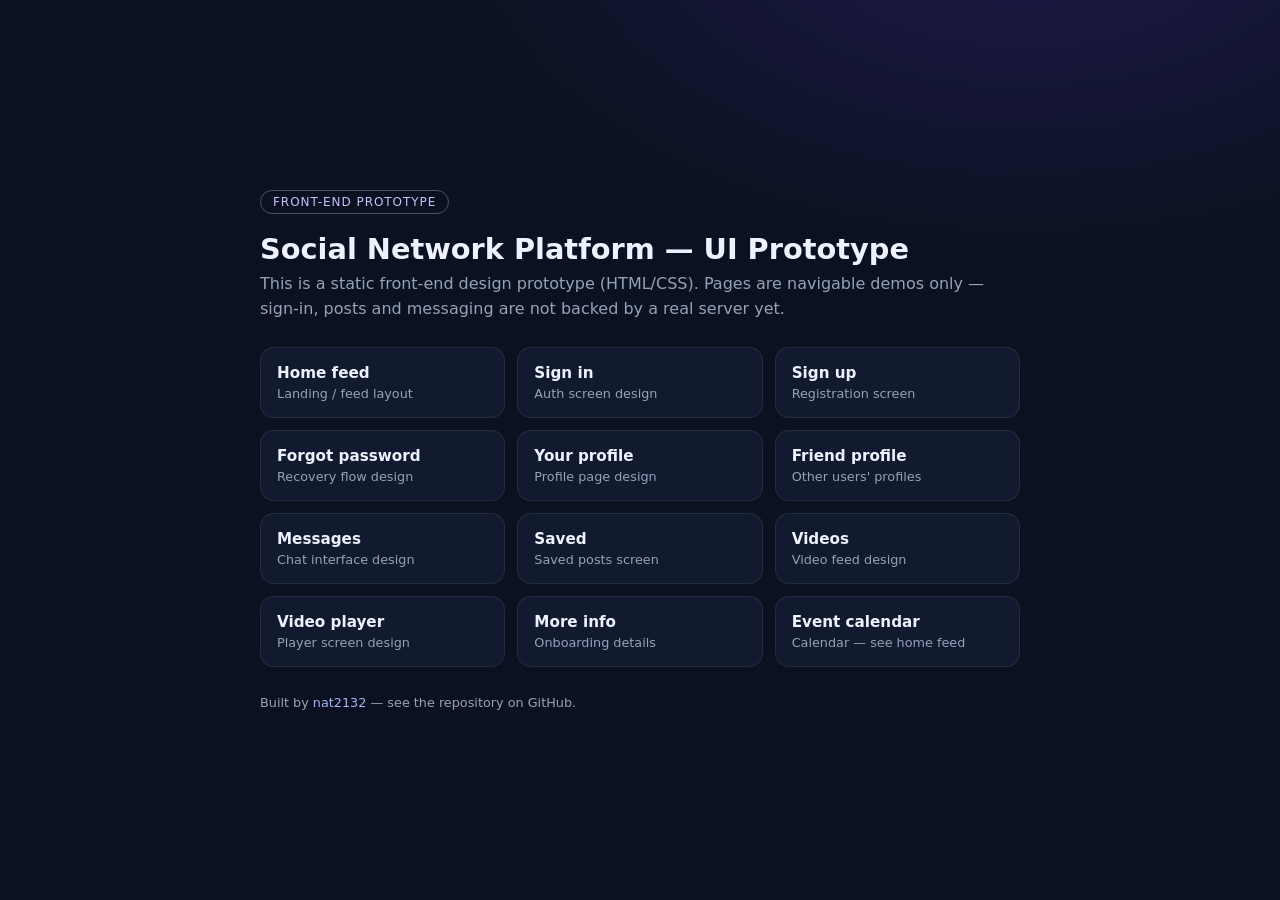
==== index.html @ b4f6ba28 "chore: add index.html entry page and remove dead local library references" ====
<!DOCTYPE html>
<html lang="en">
  <head>
    <meta charset="UTF-8" />
    <meta name="viewport" content="width=device-width, initial-scale=1" />
    <title>Social Network Platform — UI Prototype</title>
    <link rel="icon" href="data:image/svg+xml,<svg xmlns='http://www.w3.org/2000/svg' viewBox='0 0 16 16'><circle cx='8' cy='8' r='7' fill='%236c5ce7'/></svg>" />
    <style>
      :root {
        --bg: #0b1120;
        --card: #111a2e;
        --line: rgba(255, 255, 255, 0.08);
        --txt: #eef2ff;
        --muted: #94a3b8;
        --brand: #6c5ce7;
      }
      * { box-sizing: border-box; }
      body {
        margin: 0;
        min-height: 100vh;
        font-family: system-ui, -apple-system, "Segoe UI", Roboto, sans-serif;
        background: radial-gradient(1200px 700px at 80% -10%, #1e1b4b 0%, var(--bg) 50%);
        color: var(--txt);
        display: flex;
        align-items: center;
        justify-content: center;
        padding: 24px;
      }
      main { max-width: 760px; width: 100%; }
      h1 { font-size: 1.8rem; margin: 0 0 6px; }
      .badge {
        display: inline-block;
        font-size: 0.75rem;
        letter-spacing: 0.08em;
        text-transform: uppercase;
        color: #c7bfff;
        border: 1px solid rgba(199, 191, 255, 0.35);
        border-radius: 999px;
        padding: 4px 12px;
        margin-bottom: 18px;
      }
      p.sub { color: var(--muted); margin: 0 0 26px; line-height: 1.55; }
      .grid {
        display: grid;
        grid-template-columns: repeat(auto-fill, minmax(210px, 1fr));
        gap: 12px;
      }
      a.tile {
        display: flex;
        flex-direction: column;
        gap: 4px;
        background: var(--card);
        border: 1px solid var(--line);
        border-radius: 14px;
        padding: 16px;
        text-decoration: none;
        color: var(--txt);
        transition: border-color 0.2s, transform 0.2s;
      }
      a.tile:hover { border-color: var(--brand); transform: translateY(-2px); }
      a.tile strong { font-size: 0.95rem; }
      a.tile span { color: var(--muted); font-size: 0.8rem; }
      footer { margin-top: 28px; color: var(--muted); font-size: 0.8rem; }
      footer a { color: #a5b4fc; text-decoration: none; }
    </style>
  </head>
  <body>
    <main>
      <span class="badge">Front-end prototype</span>
      <h1>Social Network Platform — UI Prototype</h1>
      <p class="sub">
        This is a static front-end design prototype (HTML/CSS). Pages are
        navigable demos only — sign-in, posts and messaging are not backed by a
        real server yet.
      </p>
      <div class="grid">
        <a class="tile" href="home.html"><strong>Home feed</strong><span>Landing / feed layout</span></a>
        <a class="tile" href="sign_in.html"><strong>Sign in</strong><span>Auth screen design</span></a>
        <a class="tile" href="signup.html"><strong>Sign up</strong><span>Registration screen</span></a>
        <a class="tile" href="forgot_password.html"><strong>Forgot password</strong><span>Recovery flow design</span></a>
        <a class="tile" href="your_profile.html"><strong>Your profile</strong><span>Profile page design</span></a>
        <a class="tile" href="others_profile.html"><strong>Friend profile</strong><span>Other users' profiles</span></a>
        <a class="tile" href="message.html"><strong>Messages</strong><span>Chat interface design</span></a>
        <a class="tile" href="saved.html"><strong>Saved</strong><span>Saved posts screen</span></a>
        <a class="tile" href="video.html"><strong>Videos</strong><span>Video feed design</span></a>
        <a class="tile" href="video_player.html"><strong>Video player</strong><span>Player screen design</span></a>
        <a class="tile" href="more_info.html"><strong>More info</strong><span>Onboarding details</span></a>
        <a class="tile" href="home.html"><strong>Event calendar</strong><span>Calendar — see home feed</span></a>
      </div>
      <footer>
        Built by
        <a href="https://github.com/nat2132">nat2132</a> — see the repository on GitHub.
      </footer>
    </main>
  </body>
</html>
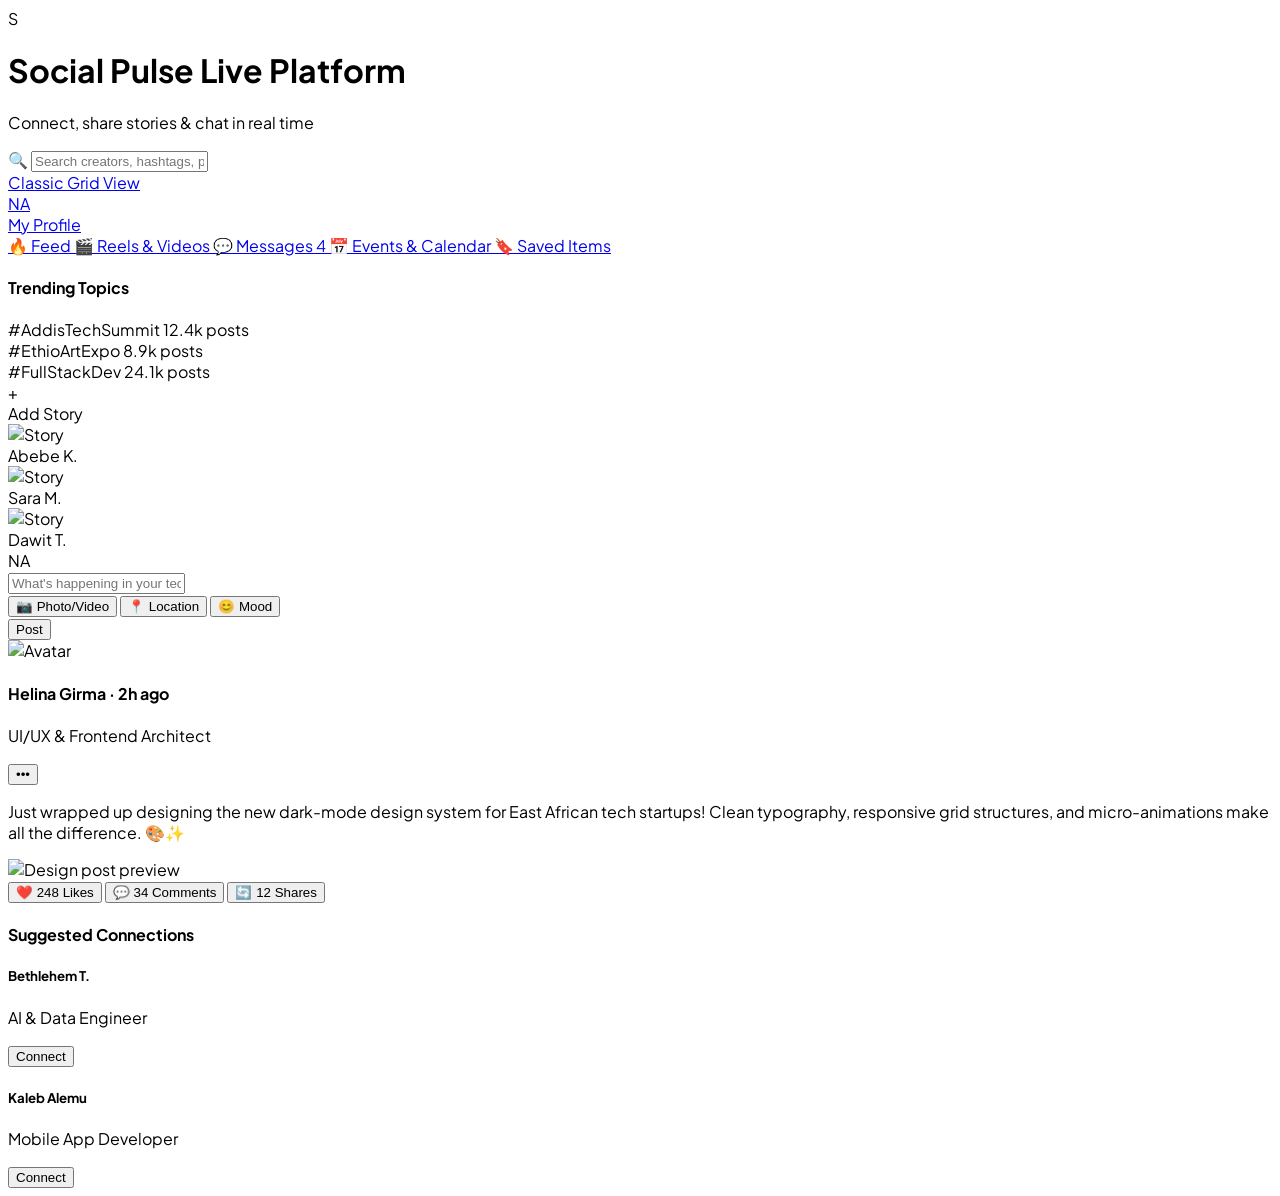
==== commit 5851c5ae: "Redesign Social Network Platform UI into modern dark-mode responsive application" ====
--- a/index.html
+++ b/index.html
@@ -1,96 +1,215 @@
 <!DOCTYPE html>
-<html lang="en">
+<html lang="en" class="dark">
   <head>
     <meta charset="UTF-8" />
-    <meta name="viewport" content="width=device-width, initial-scale=1" />
-    <title>Social Network Platform — UI Prototype</title>
-    <link rel="icon" href="data:image/svg+xml,<svg xmlns='http://www.w3.org/2000/svg' viewBox='0 0 16 16'><circle cx='8' cy='8' r='7' fill='%236c5ce7'/></svg>" />
+    <meta name="viewport" content="width=device-width, initial-scale=1.0" />
+    <title>Social Network Platform — Connect &amp; Share</title>
+    <script src="https://cdn.tailwindcss.com"></script>
+    <script>
+      tailwind.config = {
+        darkMode: 'class',
+        theme: {
+          extend: {
+            colors: {
+              brand: {
+                50: '#f5f3ff',
+                500: '#8b5cf6',
+                600: '#7c3aed',
+                700: '#6d28d9',
+              }
+            }
+          }
+        }
+      }
+    </script>
+    <link href="https://fonts.googleapis.com/css2?family=Plus+Jakarta+Sans:wght@400;500;600;700;800&display=swap" rel="stylesheet" />
     <style>
-      :root {
-        --bg: #0b1120;
-        --card: #111a2e;
-        --line: rgba(255, 255, 255, 0.08);
-        --txt: #eef2ff;
-        --muted: #94a3b8;
-        --brand: #6c5ce7;
-      }
-      * { box-sizing: border-box; }
-      body {
-        margin: 0;
-        min-height: 100vh;
-        font-family: system-ui, -apple-system, "Segoe UI", Roboto, sans-serif;
-        background: radial-gradient(1200px 700px at 80% -10%, #1e1b4b 0%, var(--bg) 50%);
-        color: var(--txt);
-        display: flex;
-        align-items: center;
-        justify-content: center;
-        padding: 24px;
-      }
-      main { max-width: 760px; width: 100%; }
-      h1 { font-size: 1.8rem; margin: 0 0 6px; }
-      .badge {
-        display: inline-block;
-        font-size: 0.75rem;
-        letter-spacing: 0.08em;
-        text-transform: uppercase;
-        color: #c7bfff;
-        border: 1px solid rgba(199, 191, 255, 0.35);
-        border-radius: 999px;
-        padding: 4px 12px;
-        margin-bottom: 18px;
-      }
-      p.sub { color: var(--muted); margin: 0 0 26px; line-height: 1.55; }
-      .grid {
-        display: grid;
-        grid-template-columns: repeat(auto-fill, minmax(210px, 1fr));
-        gap: 12px;
-      }
-      a.tile {
-        display: flex;
-        flex-direction: column;
-        gap: 4px;
-        background: var(--card);
-        border: 1px solid var(--line);
-        border-radius: 14px;
-        padding: 16px;
-        text-decoration: none;
-        color: var(--txt);
-        transition: border-color 0.2s, transform 0.2s;
-      }
-      a.tile:hover { border-color: var(--brand); transform: translateY(-2px); }
-      a.tile strong { font-size: 0.95rem; }
-      a.tile span { color: var(--muted); font-size: 0.8rem; }
-      footer { margin-top: 28px; color: var(--muted); font-size: 0.8rem; }
-      footer a { color: #a5b4fc; text-decoration: none; }
+      body { font-family: 'Plus Jakarta Sans', sans-serif; }
     </style>
   </head>
-  <body>
-    <main>
-      <span class="badge">Front-end prototype</span>
-      <h1>Social Network Platform — UI Prototype</h1>
-      <p class="sub">
-        This is a static front-end design prototype (HTML/CSS). Pages are
-        navigable demos only — sign-in, posts and messaging are not backed by a
-        real server yet.
-      </p>
-      <div class="grid">
-        <a class="tile" href="home.html"><strong>Home feed</strong><span>Landing / feed layout</span></a>
-        <a class="tile" href="sign_in.html"><strong>Sign in</strong><span>Auth screen design</span></a>
-        <a class="tile" href="signup.html"><strong>Sign up</strong><span>Registration screen</span></a>
-        <a class="tile" href="forgot_password.html"><strong>Forgot password</strong><span>Recovery flow design</span></a>
-        <a class="tile" href="your_profile.html"><strong>Your profile</strong><span>Profile page design</span></a>
-        <a class="tile" href="others_profile.html"><strong>Friend profile</strong><span>Other users' profiles</span></a>
-        <a class="tile" href="message.html"><strong>Messages</strong><span>Chat interface design</span></a>
-        <a class="tile" href="saved.html"><strong>Saved</strong><span>Saved posts screen</span></a>
-        <a class="tile" href="video.html"><strong>Videos</strong><span>Video feed design</span></a>
-        <a class="tile" href="video_player.html"><strong>Video player</strong><span>Player screen design</span></a>
-        <a class="tile" href="more_info.html"><strong>More info</strong><span>Onboarding details</span></a>
-        <a class="tile" href="home.html"><strong>Event calendar</strong><span>Calendar — see home feed</span></a>
+  <body class="bg-slate-950 text-slate-100 min-h-screen selection:bg-purple-500 selection:text-white">
+    <!-- Navigation Bar -->
+    <header class="sticky top-0 z-50 bg-slate-900/90 backdrop-blur-md border-b border-slate-800 px-6 py-3">
+      <div class="max-w-7xl mx-auto flex items-center justify-between gap-4">
+        <div class="flex items-center gap-3">
+          <div class="h-10 w-10 rounded-xl bg-gradient-to-tr from-purple-600 to-indigo-500 flex items-center justify-center font-extrabold text-xl text-white shadow-lg shadow-purple-500/30">
+            S
+          </div>
+          <div>
+            <h1 class="text-lg font-bold tracking-tight text-white flex items-center gap-2">
+              Social Pulse <span class="text-[10px] px-2 py-0.5 rounded-full bg-purple-500/20 text-purple-300 border border-purple-500/30">Live Platform</span>
+            </h1>
+            <p class="text-xs text-slate-400">Connect, share stories &amp; chat in real time</p>
+          </div>
+        </div>
+
+        <!-- Global Search Bar -->
+        <div class="hidden md:flex items-center gap-2 bg-slate-900 border border-slate-800 rounded-xl px-4 py-2 w-80 text-sm focus-within:border-purple-500 transition-colors">
+          <span class="text-slate-400">🔍</span>
+          <input type="text" aria-label="Search" placeholder="Search creators, hashtags, posts..." class="bg-transparent border-none text-white focus:outline-none w-full text-xs" />
+        </div>
+
+        <!-- User Quick Controls -->
+        <div class="flex items-center gap-3">
+          <a href="home.html" class="px-3.5 py-2 rounded-xl bg-slate-800 hover:bg-slate-700 text-slate-200 text-xs font-semibold transition-all">Classic Grid View</a>
+          <a href="your_profile.html" class="flex items-center gap-2 px-3 py-1.5 rounded-xl bg-purple-600/20 border border-purple-500/30 text-purple-200 text-xs font-bold hover:bg-purple-600 hover:text-white transition-all">
+            <div class="h-6 w-6 rounded-full bg-purple-500 flex items-center justify-center text-[10px]">NA</div>
+            <span>My Profile</span>
+          </a>
+        </div>
       </div>
-      <footer>
-        Built by
-        <a href="https://github.com/nat2132">nat2132</a> — see the repository on GitHub.
-      </footer>
-    </main>
+    </header>
+
+    <!-- Main Layout -->
+    <div class="max-w-7xl mx-auto px-4 sm:px-6 py-6 grid grid-cols-1 lg:grid-cols-12 gap-6">
+      <!-- Left Sidebar -->
+      <aside class="hidden lg:block lg:col-span-3 space-y-4">
+        <div class="bg-slate-900 border border-slate-800/80 rounded-2xl p-4 space-y-1">
+          <a href="#" class="flex items-center gap-3 px-3.5 py-2.5 rounded-xl bg-purple-600 text-white font-semibold text-xs transition-all shadow-md shadow-purple-600/20">
+            <span>🔥</span> Feed
+          </a>
+          <a href="video.html" class="flex items-center gap-3 px-3.5 py-2.5 rounded-xl text-slate-300 hover:bg-slate-800 hover:text-white font-medium text-xs transition-all">
+            <span>🎬</span> Reels &amp; Videos
+          </a>
+          <a href="message.html" class="flex items-center justify-between px-3.5 py-2.5 rounded-xl text-slate-300 hover:bg-slate-800 hover:text-white font-medium text-xs transition-all">
+            <span class="flex items-center gap-3"><span>💬</span> Messages</span>
+            <span class="px-2 py-0.5 rounded-full bg-purple-500 text-white text-[10px] font-bold">4</span>
+          </a>
+          <a href="calander.html" class="flex items-center gap-3 px-3.5 py-2.5 rounded-xl text-slate-300 hover:bg-slate-800 hover:text-white font-medium text-xs transition-all">
+            <span>📅</span> Events &amp; Calendar
+          </a>
+          <a href="saved.html" class="flex items-center gap-3 px-3.5 py-2.5 rounded-xl text-slate-300 hover:bg-slate-800 hover:text-white font-medium text-xs transition-all">
+            <span>🔖</span> Saved Items
+          </a>
+        </div>
+
+        <div class="bg-slate-900 border border-slate-800/80 rounded-2xl p-4">
+          <h4 class="text-xs font-bold text-slate-400 uppercase tracking-wider mb-3">Trending Topics</h4>
+          <div class="space-y-2.5 text-xs">
+            <div>
+              <span class="text-purple-400 font-bold block">#AddisTechSummit</span>
+              <span class="text-[10px] text-slate-500">12.4k posts</span>
+            </div>
+            <div>
+              <span class="text-purple-400 font-bold block">#EthioArtExpo</span>
+              <span class="text-[10px] text-slate-500">8.9k posts</span>
+            </div>
+            <div>
+              <span class="text-purple-400 font-bold block">#FullStackDev</span>
+              <span class="text-[10px] text-slate-500">24.1k posts</span>
+            </div>
+          </div>
+        </div>
+      </aside>
+
+      <!-- Center Feed -->
+      <main class="lg:col-span-6 space-y-6">
+        <!-- Story Reels -->
+        <div class="flex items-center gap-3 overflow-x-auto pb-2 scrollbar-none">
+          <div class="flex-shrink-0 w-20 flex flex-col items-center gap-1 cursor-pointer">
+            <div class="h-16 w-16 rounded-2xl bg-gradient-to-tr from-purple-600 to-pink-500 p-0.5 shadow-lg">
+              <div class="h-full w-full rounded-[14px] bg-slate-900 flex items-center justify-center text-purple-400 text-xl font-bold border border-slate-800">+</div>
+            </div>
+            <span class="text-[10px] text-slate-300 font-medium">Add Story</span>
+          </div>
+
+          <div class="flex-shrink-0 w-20 flex flex-col items-center gap-1 cursor-pointer group">
+            <div class="h-16 w-16 rounded-2xl bg-gradient-to-tr from-purple-500 to-pink-500 p-0.5 shadow-lg group-hover:scale-105 transition-transform">
+              <img src="https://images.unsplash.com/photo-1534528741775-53994a69daeb?auto=format&fit=crop&w=150&q=80" alt="Story" class="h-full w-full rounded-[14px] object-cover" />
+            </div>
+            <span class="text-[10px] text-slate-300 font-medium truncate w-16 text-center">Abebe K.</span>
+          </div>
+
+          <div class="flex-shrink-0 w-20 flex flex-col items-center gap-1 cursor-pointer group">
+            <div class="h-16 w-16 rounded-2xl bg-gradient-to-tr from-purple-500 to-pink-500 p-0.5 shadow-lg group-hover:scale-105 transition-transform">
+              <img src="https://images.unsplash.com/photo-1517841905240-472988babdf9?auto=format&fit=crop&w=150&q=80" alt="Story" class="h-full w-full rounded-[14px] object-cover" />
+            </div>
+            <span class="text-[10px] text-slate-300 font-medium truncate w-16 text-center">Sara M.</span>
+          </div>
+
+          <div class="flex-shrink-0 w-20 flex flex-col items-center gap-1 cursor-pointer group">
+            <div class="h-16 w-16 rounded-2xl bg-gradient-to-tr from-purple-500 to-pink-500 p-0.5 shadow-lg group-hover:scale-105 transition-transform">
+              <img src="https://images.unsplash.com/photo-1539571696357-5a69c17a67c6?auto=format&fit=crop&w=150&q=80" alt="Story" class="h-full w-full rounded-[14px] object-cover" />
+            </div>
+            <span class="text-[10px] text-slate-300 font-medium truncate w-16 text-center">Dawit T.</span>
+          </div>
+        </div>
+
+        <!-- Create Post Box -->
+        <div class="bg-slate-900 border border-slate-800/80 rounded-2xl p-4 shadow-sm">
+          <div class="flex items-center gap-3 mb-3">
+            <div class="h-10 w-10 rounded-full bg-purple-600 flex items-center justify-center text-white font-bold text-sm">NA</div>
+            <input type="text" id="postInput" placeholder="What's happening in your tech & creative world?" class="w-full bg-slate-950 border border-slate-800 rounded-xl px-4 py-2.5 text-xs text-white focus:outline-none focus:border-purple-500" />
+          </div>
+          <div class="flex items-center justify-between pt-2 border-t border-slate-800 text-xs">
+            <div class="flex items-center gap-4 text-slate-400">
+              <button class="hover:text-purple-400 flex items-center gap-1">📷 Photo/Video</button>
+              <button class="hover:text-purple-400 flex items-center gap-1">📍 Location</button>
+              <button class="hover:text-purple-400 flex items-center gap-1">😊 Mood</button>
+            </div>
+            <button onclick="alert('Post published to feed!')" class="px-4 py-2 rounded-xl bg-purple-600 hover:bg-purple-500 text-white font-bold text-xs transition-all shadow-md shadow-purple-600/20">
+              Post
+            </button>
+          </div>
+        </div>
+
+        <!-- Feed Posts -->
+        <div class="space-y-6">
+          <article class="bg-slate-900 border border-slate-800/80 rounded-2xl overflow-hidden shadow-sm">
+            <div class="p-4 flex items-center justify-between">
+              <div class="flex items-center gap-3">
+                <img src="https://images.unsplash.com/photo-1534528741775-53994a69daeb?auto=format&fit=crop&w=100&q=80" alt="Avatar" class="h-10 w-10 rounded-full object-cover border border-purple-500/30" />
+                <div>
+                  <h4 class="text-xs font-bold text-white">Helina Girma <span class="text-[10px] text-slate-400 font-normal">· 2h ago</span></h4>
+                  <p class="text-[10px] text-purple-400">UI/UX &amp; Frontend Architect</p>
+                </div>
+              </div>
+              <button class="text-slate-400 hover:text-white">•••</button>
+            </div>
+
+            <p class="px-4 text-xs text-slate-200 leading-relaxed mb-3">
+              Just wrapped up designing the new dark-mode design system for East African tech startups! Clean typography, responsive grid structures, and micro-animations make all the difference. 🎨✨
+            </p>
+
+            <div class="h-72 w-full bg-slate-950 overflow-hidden">
+              <img src="https://images.unsplash.com/photo-1507238691740-187a5b1d37b8?auto=format&fit=crop&w=800&q=80" alt="Design post preview" class="h-full w-full object-cover" />
+            </div>
+
+            <div class="p-4 flex items-center justify-between border-t border-slate-800 text-xs text-slate-400">
+              <button onclick="this.classList.toggle('text-pink-500')" class="flex items-center gap-1.5 hover:text-pink-400">❤️ <span>248 Likes</span></button>
+              <button class="flex items-center gap-1.5 hover:text-purple-400">💬 <span>34 Comments</span></button>
+              <button class="flex items-center gap-1.5 hover:text-purple-400">🔄 <span>12 Shares</span></button>
+            </div>
+          </article>
+        </div>
+      </main>
+
+      <!-- Right Sidebar -->
+      <aside class="hidden lg:block lg:col-span-3 space-y-4">
+        <div class="bg-slate-900 border border-slate-800/80 rounded-2xl p-4">
+          <h4 class="text-xs font-bold text-slate-400 uppercase tracking-wider mb-3">Suggested Connections</h4>
+          <div class="space-y-3 text-xs">
+            <div class="flex items-center justify-between">
+              <div>
+                <h5 class="font-bold text-white">Bethlehem T.</h5>
+                <p class="text-[10px] text-slate-400">AI &amp; Data Engineer</p>
+              </div>
+              <button onclick="this.innerText='Connected'; this.disabled=true;" class="px-2.5 py-1 rounded-lg bg-purple-600/20 text-purple-300 text-[10px] font-semibold hover:bg-purple-600 hover:text-white transition-all">
+                Connect
+              </button>
+            </div>
+            <div class="flex items-center justify-between">
+              <div>
+                <h5 class="font-bold text-white">Kaleb Alemu</h5>
+                <p class="text-[10px] text-slate-400">Mobile App Developer</p>
+              </div>
+              <button onclick="this.innerText='Connected'; this.disabled=true;" class="px-2.5 py-1 rounded-lg bg-purple-600/20 text-purple-300 text-[10px] font-semibold hover:bg-purple-600 hover:text-white transition-all">
+                Connect
+              </button>
+            </div>
+          </div>
+        </div>
+      </aside>
+    </div>
   </body>
 </html>
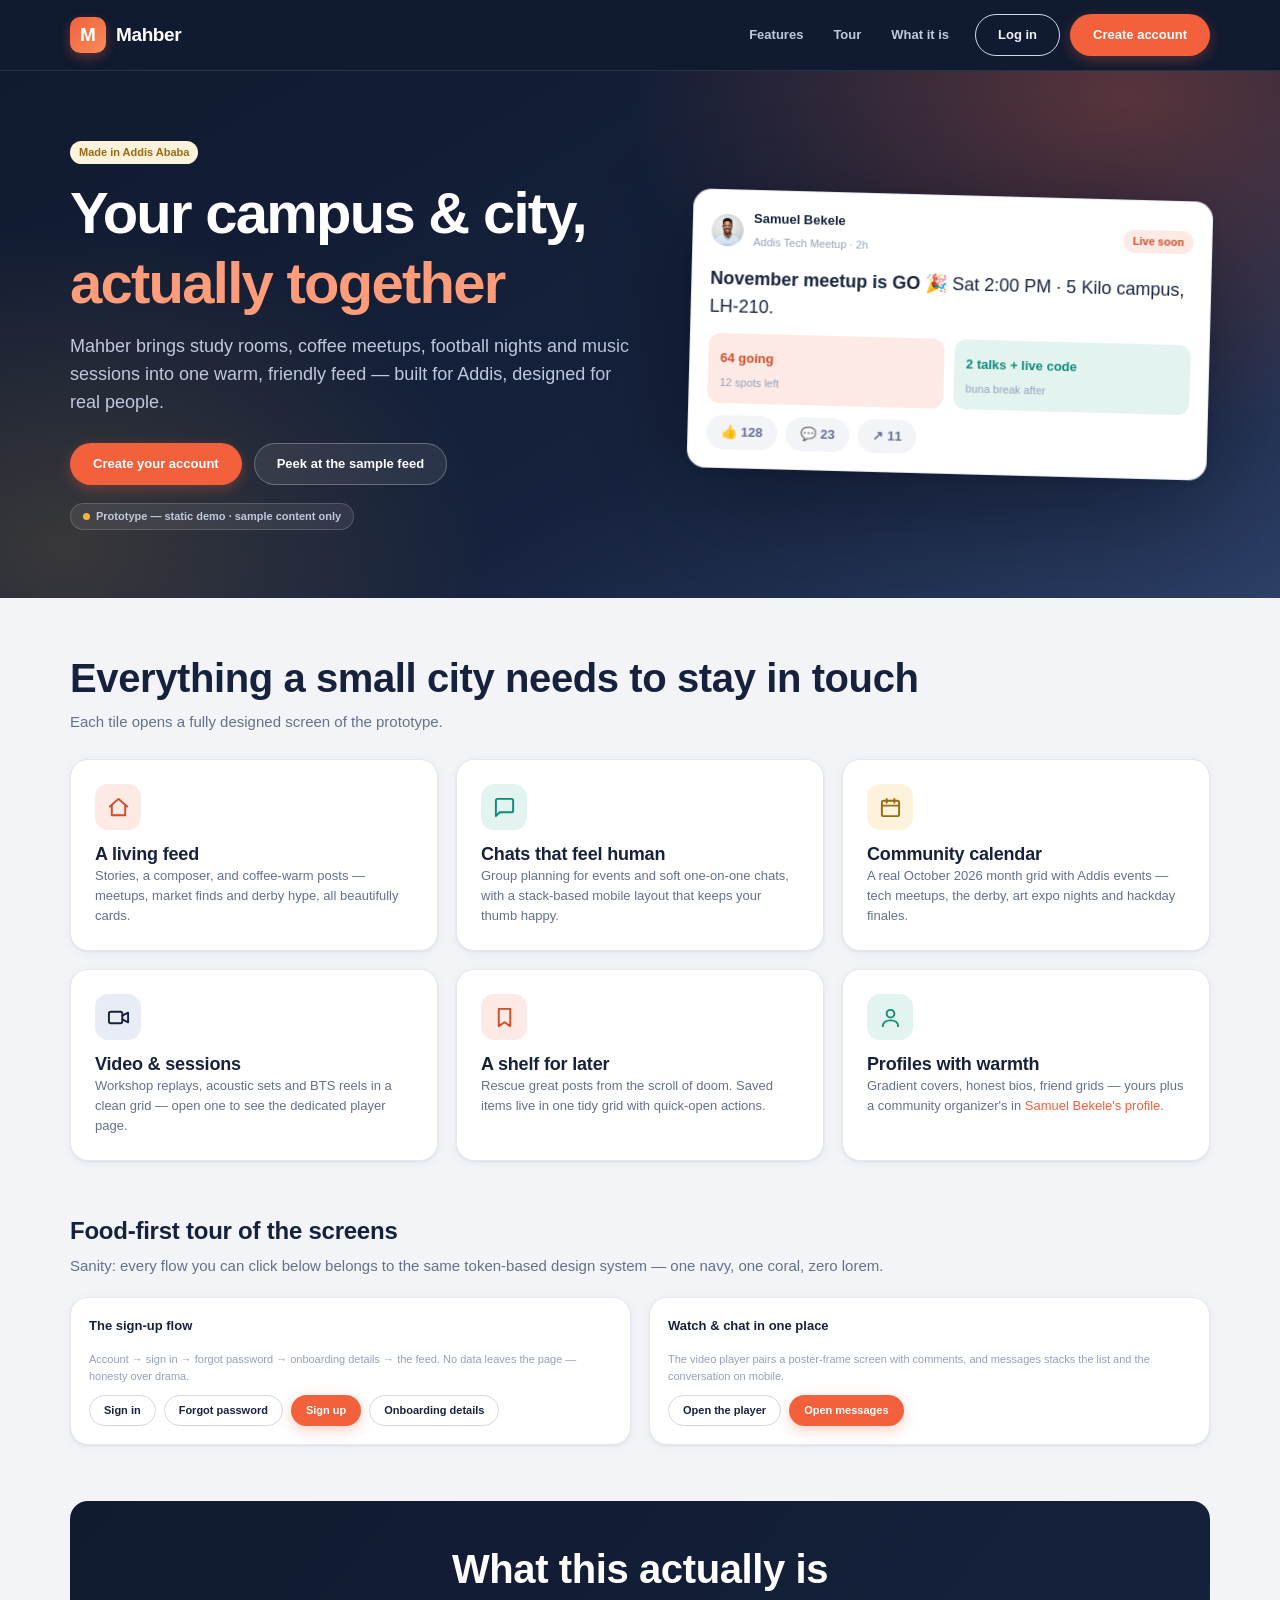
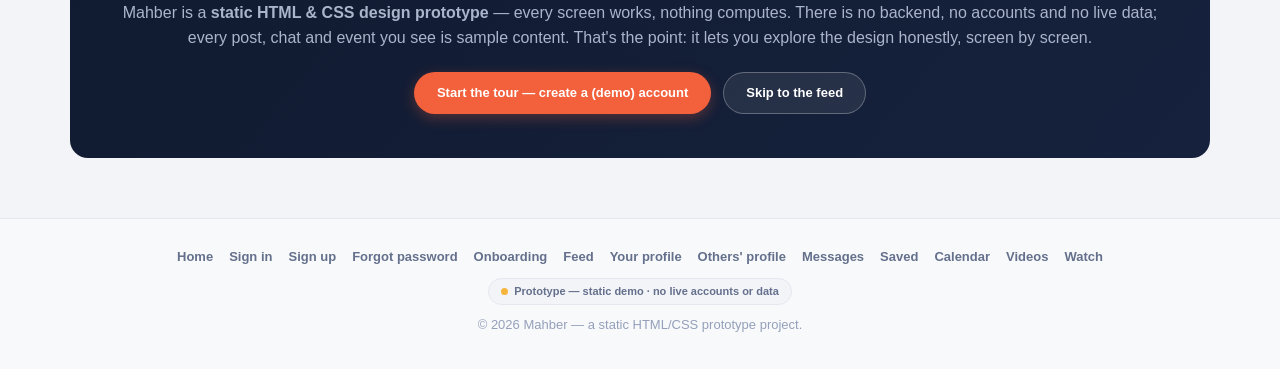
==== commit a89334ee: "pages: redesign messages, calendar, videos, player and saved; remove dead test pages and stale per-p" ====
--- a/index.html
+++ b/index.html
@@ -1,215 +1,216 @@
 <!DOCTYPE html>
-<html lang="en" class="dark">
-  <head>
-    <meta charset="UTF-8" />
-    <meta name="viewport" content="width=device-width, initial-scale=1.0" />
-    <title>Social Network Platform — Connect &amp; Share</title>
-    <script src="https://cdn.tailwindcss.com"></script>
-    <script>
-      tailwind.config = {
-        darkMode: 'class',
-        theme: {
-          extend: {
-            colors: {
-              brand: {
-                50: '#f5f3ff',
-                500: '#8b5cf6',
-                600: '#7c3aed',
-                700: '#6d28d9',
-              }
-            }
-          }
-        }
-      }
-    </script>
-    <link href="https://fonts.googleapis.com/css2?family=Plus+Jakarta+Sans:wght@400;500;600;700;800&display=swap" rel="stylesheet" />
-    <style>
-      body { font-family: 'Plus Jakarta Sans', sans-serif; }
-    </style>
-  </head>
-  <body class="bg-slate-950 text-slate-100 min-h-screen selection:bg-purple-500 selection:text-white">
-    <!-- Navigation Bar -->
-    <header class="sticky top-0 z-50 bg-slate-900/90 backdrop-blur-md border-b border-slate-800 px-6 py-3">
-      <div class="max-w-7xl mx-auto flex items-center justify-between gap-4">
-        <div class="flex items-center gap-3">
-          <div class="h-10 w-10 rounded-xl bg-gradient-to-tr from-purple-600 to-indigo-500 flex items-center justify-center font-extrabold text-xl text-white shadow-lg shadow-purple-500/30">
-            S
+<html lang="en">
+<head>
+  <meta charset="UTF-8">
+  <meta name="viewport" content="width=device-width, initial-scale=1.0">
+  <title>Mahber — a social space for our campus &amp; city</title>
+  <link rel="stylesheet" href="css/design-system.css">
+</head>
+<body>
+
+<!-- Top navigation -->
+<header class="topbar landing-nav landing-topnav">
+  <div class="topbar__inner">
+    <a class="brand brand--light" href="index.html"><span class="brand__mark">M</span><span class="brand__name">Mahber</span></a>
+    <nav class="landing-links" aria-label="Marketing">
+      <a href="#features">Features</a>
+      <a href="#screens">Tour</a>
+      <a href="#about">What it is</a>
+    </nav>
+    <div class="topbar__actions">
+      <a class="btn btn--ghost" href="sign_in.html" style="background:transparent;color:#eef1f7;">Log in</a>
+      <a class="btn btn--primary" href="signup.html">Create account</a>
+      <input type="checkbox" id="navtoggle" class="hackcheck">
+      <label class="burger" for="navtoggle" aria-label="Menu"><span></span><span></span><span></span></label>
+      <nav class="mobilenav" aria-label="Menu">
+        <a href="#features">Features</a>
+        <a href="#screens">Tour</a>
+        <a href="#about">What it is</a>
+        <a href="home.html">Open the sample feed</a>
+        <a href="sign_in.html">Log in</a>
+        <a href="signup.html">Create account</a>
+      </nav>
+    </div>
+  </div>
+</header>
+
+<!-- Hero -->
+<section class="landing-hero">
+  <div class="container">
+    <div>
+      <p style="margin-bottom:14px;"><span class="badge badge--honey">Made in Addis Ababa</span></p>
+      <h1>Your campus &amp; city, <em>actually together</em></h1>
+      <p class="lede">
+        Mahber brings study rooms, coffee meetups, football nights and music sessions into one warm,
+        friendly feed — built for Addis, designed for real people.
+      </p>
+      <div class="hero-ctas">
+        <a class="btn btn--primary" href="signup.html">Create your account</a>
+        <a class="btn btn--ghost" href="home.html" style="background:rgba(255,255,255,.08);color:#fff;border-color:rgba(255,255,255,.28);">Peek at the sample feed</a>
+      </div>
+      <p class="hero-note">
+        <span class="proto-tag">Prototype — static demo · sample content only</span>
+      </p>
+    </div>
+
+    <!-- Hero device card: mini feed mock -->
+    <div class="hero-shot" aria-hidden="true">
+      <div class="card">
+        <div class="card__body">
+          <div style="display:flex;align-items:center;gap:10px;">
+            <span class="avatar avatar--s av-teal"><img src="assets/images/ellipse_4.png" alt=""></span>
+            <div style="flex:1;">
+              <b style="font-size:var(--fs-sm);color:var(--ink);display:block;">Samuel Bekele</b>
+              <small class="hint">Addis Tech Meetup · 2h</small>
+            </div>
+            <span class="badge badge--coral">Live soon</span>
           </div>
-          <div>
-            <h1 class="text-lg font-bold tracking-tight text-white flex items-center gap-2">
-              Social Pulse <span class="text-[10px] px-2 py-0.5 rounded-full bg-purple-500/20 text-purple-300 border border-purple-500/30">Live Platform</span>
-            </h1>
-            <p class="text-xs text-slate-400">Connect, share stories &amp; chat in real time</p>
+          <p style="font-size:var(--fs-lg);color:var(--ink);"><b>November meetup is GO 🎉</b> Sat 2:00 PM · 5 Kilo campus, LH-210.</p>
+          <div style="display:grid;grid-template-columns:1fr 1fr;gap:10px;">
+            <div style="background:var(--coral-soft);border-radius:var(--r-md);padding:12px;">
+              <b style="font-size:var(--fs-sm);color:var(--coral-dark);">64 going</b>
+              <small class="hint" style="display:block;">12 spots left</small>
+            </div>
+            <div style="background:var(--teal-soft);border-radius:var(--r-md);padding:12px;">
+              <b style="font-size:var(--fs-sm);color:var(--teal);">2 talks + live code</b>
+              <small class="hint" style="display:block;">buna break after</small>
+            </div>
+          </div>
+          <div style="display:flex;gap:8px;">
+            <span class="chip">👍 128</span>
+            <span class="chip">💬 23</span>
+            <span class="chip">↗ 11</span>
           </div>
         </div>
-
-        <!-- Global Search Bar -->
-        <div class="hidden md:flex items-center gap-2 bg-slate-900 border border-slate-800 rounded-xl px-4 py-2 w-80 text-sm focus-within:border-purple-500 transition-colors">
-          <span class="text-slate-400">🔍</span>
-          <input type="text" aria-label="Search" placeholder="Search creators, hashtags, posts..." class="bg-transparent border-none text-white focus:outline-none w-full text-xs" />
+      </div>
+    </div>
+  </div>
+</section>
+
+<!-- Feature tiles: every page is reachable from here -->
+<section class="container" id="features" style="padding-top:56px;">
+  <h1>Everything a small city needs to stay in touch</h1>
+  <p class="page-sub" style="margin:8px 0 26px;">Each tile opens a fully designed screen of the prototype.</p>
+
+  <div class="features">
+    <div class="card feature-card">
+      <span class="f-icon">
+        <svg viewBox="0 0 24 24" fill="none" stroke="currentColor" stroke-width="2" stroke-linecap="round" stroke-linejoin="round"><path d="m3 11 9-8 9 8"/><path d="M5 10v10h14V10"/></svg>
+      </span>
+      <h3><a href="home.html">A living feed</a></h3>
+      <p>Stories, a composer, and coffee-warm posts — meetups, market finds and derby hype, all beautifully cards.</p>
+    </div>
+
+    <div class="card feature-card">
+      <span class="f-icon" style="background:var(--teal-soft);color:var(--teal);">
+        <svg viewBox="0 0 24 24" fill="none" stroke="currentColor" stroke-width="2" stroke-linecap="round" stroke-linejoin="round"><path d="M21 15a2 2 0 0 1-2 2H7l-4 4V5a2 2 0 0 1 2-2h14a2 2 0 0 1 2 2Z"/></svg>
+      </span>
+      <h3><a href="message.html">Chats that feel human</a></h3>
+      <p>Group planning for events and soft one-on-one chats, with a stack-based mobile layout that keeps your thumb happy.</p>
+    </div>
+
+    <div class="card feature-card">
+      <span class="f-icon" style="background:var(--honey-soft);color:#9a6a10;">
+        <svg viewBox="0 0 24 24" fill="none" stroke="currentColor" stroke-width="2" stroke-linecap="round" stroke-linejoin="round"><rect x="3" y="5" width="18" height="16" rx="2"/><path d="M3 10h18M8 3v4M16 3v4"/></svg>
+      </span>
+      <h3><a href="calander.html">Community calendar</a></h3>
+      <p>A real October 2026 month grid with Addis events — tech meetups, the derby, art expo nights and hackday finales.</p>
+    </div>
+
+    <div class="card feature-card">
+      <span class="f-icon" style="background:#e8ecf5;color:var(--ink);">
+        <svg viewBox="0 0 24 24" fill="none" stroke="currentColor" stroke-width="2" stroke-linecap="round" stroke-linejoin="round"><rect x="2" y="6" width="14" height="12" rx="2"/><path d="m16 10 6-3v10l-6-3"/></svg>
+      </span>
+      <h3><a href="video.html">Video &amp; sessions</a></h3>
+      <p>Workshop replays, acoustic sets and BTS reels in a clean grid — open one to see the dedicated player page.</p>
+    </div>
+
+    <div class="card feature-card">
+      <span class="f-icon" style="background:var(--coral-soft);color:var(--coral-dark);">
+        <svg viewBox="0 0 24 24" fill="none" stroke="currentColor" stroke-width="2" stroke-linejoin="round"><path d="M6 3h12v18l-6-4-6 4V3Z"/></svg>
+      </span>
+      <h3><a href="saved.html">A shelf for later</a></h3>
+      <p>Rescue great posts from the scroll of doom. Saved items live in one tidy grid with quick-open actions.</p>
+    </div>
+
+    <div class="card feature-card">
+      <span class="f-icon" style="background:var(--teal-soft);color:var(--teal);">
+        <svg viewBox="0 0 24 24" fill="none" stroke="currentColor" stroke-width="2" stroke-linecap="round" stroke-linejoin="round"><circle cx="12" cy="8" r="4"/><path d="M4 21c0-4 3.6-6 8-6s8 2 8 6"/></svg>
+      </span>
+      <h3><a href="your_profile.html">Profiles with warmth</a></h3>
+      <p>Gradient covers, honest bios, friend grids — yours plus a community organizer's in <a href="others_profile.html">Samuel Bekele's profile</a>.</p>
+    </div>
+  </div>
+</section>
+
+<!-- Screens / tour -->
+<section class="container" id="screens" style="padding-top:56px;">
+  <h2>Food-first tour of the screens</h2>
+  <p class="page-sub" style="margin:8px 0 20px;">Sanity: every flow you can click below belongs to the same token-based design system — one navy, one coral, zero lorem.</p>
+
+  <div class="preview-strip">
+    <div class="card">
+      <div class="card__body" style="display:grid;gap:10px;">
+        <b style="color:var(--ink);font-size:var(--fs-sm);">The sign-up flow</b>
+        <p class="hint" style="display:inline;">Account → sign in → forgot password → onboarding details → the feed. No data leaves the page — honesty over drama.</p>
+        <div style="display:flex;gap:8px;flex-wrap:wrap;">
+          <a class="btn btn--ghost btn--pill-sm" href="sign_in.html">Sign in</a>
+          <a class="btn btn--ghost btn--pill-sm" href="forgot_password.html">Forgot password</a>
+          <a class="btn btn--primary btn--pill-sm" href="signup.html">Sign up</a>
+          <a class="btn btn--ghost btn--pill-sm" href="more_info.html">Onboarding details</a>
         </div>
-
-        <!-- User Quick Controls -->
-        <div class="flex items-center gap-3">
-          <a href="home.html" class="px-3.5 py-2 rounded-xl bg-slate-800 hover:bg-slate-700 text-slate-200 text-xs font-semibold transition-all">Classic Grid View</a>
-          <a href="your_profile.html" class="flex items-center gap-2 px-3 py-1.5 rounded-xl bg-purple-600/20 border border-purple-500/30 text-purple-200 text-xs font-bold hover:bg-purple-600 hover:text-white transition-all">
-            <div class="h-6 w-6 rounded-full bg-purple-500 flex items-center justify-center text-[10px]">NA</div>
-            <span>My Profile</span>
-          </a>
+      </div>
+    </div>
+
+    <div class="card">
+      <div class="card__body" style="display:grid;gap:10px;">
+        <b style="color:var(--ink);font-size:var(--fs-sm);">Watch &amp; chat in one place</b>
+        <p class="hint" style="display:inline;">The video player pairs a poster-frame screen with comments, and messages stacks the list and the conversation on mobile.</p>
+        <div style="display:flex;gap:8px;flex-wrap:wrap;">
+          <a class="btn btn--ghost btn--pill-sm" href="video_player.html">Open the player</a>
+          <a class="btn btn--primary btn--pill-sm" href="message.html">Open messages</a>
         </div>
       </div>
-    </header>
-
-    <!-- Main Layout -->
-    <div class="max-w-7xl mx-auto px-4 sm:px-6 py-6 grid grid-cols-1 lg:grid-cols-12 gap-6">
-      <!-- Left Sidebar -->
-      <aside class="hidden lg:block lg:col-span-3 space-y-4">
-        <div class="bg-slate-900 border border-slate-800/80 rounded-2xl p-4 space-y-1">
-          <a href="#" class="flex items-center gap-3 px-3.5 py-2.5 rounded-xl bg-purple-600 text-white font-semibold text-xs transition-all shadow-md shadow-purple-600/20">
-            <span>🔥</span> Feed
-          </a>
-          <a href="video.html" class="flex items-center gap-3 px-3.5 py-2.5 rounded-xl text-slate-300 hover:bg-slate-800 hover:text-white font-medium text-xs transition-all">
-            <span>🎬</span> Reels &amp; Videos
-          </a>
-          <a href="message.html" class="flex items-center justify-between px-3.5 py-2.5 rounded-xl text-slate-300 hover:bg-slate-800 hover:text-white font-medium text-xs transition-all">
-            <span class="flex items-center gap-3"><span>💬</span> Messages</span>
-            <span class="px-2 py-0.5 rounded-full bg-purple-500 text-white text-[10px] font-bold">4</span>
-          </a>
-          <a href="calander.html" class="flex items-center gap-3 px-3.5 py-2.5 rounded-xl text-slate-300 hover:bg-slate-800 hover:text-white font-medium text-xs transition-all">
-            <span>📅</span> Events &amp; Calendar
-          </a>
-          <a href="saved.html" class="flex items-center gap-3 px-3.5 py-2.5 rounded-xl text-slate-300 hover:bg-slate-800 hover:text-white font-medium text-xs transition-all">
-            <span>🔖</span> Saved Items
-          </a>
-        </div>
-
-        <div class="bg-slate-900 border border-slate-800/80 rounded-2xl p-4">
-          <h4 class="text-xs font-bold text-slate-400 uppercase tracking-wider mb-3">Trending Topics</h4>
-          <div class="space-y-2.5 text-xs">
-            <div>
-              <span class="text-purple-400 font-bold block">#AddisTechSummit</span>
-              <span class="text-[10px] text-slate-500">12.4k posts</span>
-            </div>
-            <div>
-              <span class="text-purple-400 font-bold block">#EthioArtExpo</span>
-              <span class="text-[10px] text-slate-500">8.9k posts</span>
-            </div>
-            <div>
-              <span class="text-purple-400 font-bold block">#FullStackDev</span>
-              <span class="text-[10px] text-slate-500">24.1k posts</span>
-            </div>
-          </div>
-        </div>
-      </aside>
-
-      <!-- Center Feed -->
-      <main class="lg:col-span-6 space-y-6">
-        <!-- Story Reels -->
-        <div class="flex items-center gap-3 overflow-x-auto pb-2 scrollbar-none">
-          <div class="flex-shrink-0 w-20 flex flex-col items-center gap-1 cursor-pointer">
-            <div class="h-16 w-16 rounded-2xl bg-gradient-to-tr from-purple-600 to-pink-500 p-0.5 shadow-lg">
-              <div class="h-full w-full rounded-[14px] bg-slate-900 flex items-center justify-center text-purple-400 text-xl font-bold border border-slate-800">+</div>
-            </div>
-            <span class="text-[10px] text-slate-300 font-medium">Add Story</span>
-          </div>
-
-          <div class="flex-shrink-0 w-20 flex flex-col items-center gap-1 cursor-pointer group">
-            <div class="h-16 w-16 rounded-2xl bg-gradient-to-tr from-purple-500 to-pink-500 p-0.5 shadow-lg group-hover:scale-105 transition-transform">
-              <img src="https://images.unsplash.com/photo-1534528741775-53994a69daeb?auto=format&fit=crop&w=150&q=80" alt="Story" class="h-full w-full rounded-[14px] object-cover" />
-            </div>
-            <span class="text-[10px] text-slate-300 font-medium truncate w-16 text-center">Abebe K.</span>
-          </div>
-
-          <div class="flex-shrink-0 w-20 flex flex-col items-center gap-1 cursor-pointer group">
-            <div class="h-16 w-16 rounded-2xl bg-gradient-to-tr from-purple-500 to-pink-500 p-0.5 shadow-lg group-hover:scale-105 transition-transform">
-              <img src="https://images.unsplash.com/photo-1517841905240-472988babdf9?auto=format&fit=crop&w=150&q=80" alt="Story" class="h-full w-full rounded-[14px] object-cover" />
-            </div>
-            <span class="text-[10px] text-slate-300 font-medium truncate w-16 text-center">Sara M.</span>
-          </div>
-
-          <div class="flex-shrink-0 w-20 flex flex-col items-center gap-1 cursor-pointer group">
-            <div class="h-16 w-16 rounded-2xl bg-gradient-to-tr from-purple-500 to-pink-500 p-0.5 shadow-lg group-hover:scale-105 transition-transform">
-              <img src="https://images.unsplash.com/photo-1539571696357-5a69c17a67c6?auto=format&fit=crop&w=150&q=80" alt="Story" class="h-full w-full rounded-[14px] object-cover" />
-            </div>
-            <span class="text-[10px] text-slate-300 font-medium truncate w-16 text-center">Dawit T.</span>
-          </div>
-        </div>
-
-        <!-- Create Post Box -->
-        <div class="bg-slate-900 border border-slate-800/80 rounded-2xl p-4 shadow-sm">
-          <div class="flex items-center gap-3 mb-3">
-            <div class="h-10 w-10 rounded-full bg-purple-600 flex items-center justify-center text-white font-bold text-sm">NA</div>
-            <input type="text" id="postInput" placeholder="What's happening in your tech & creative world?" class="w-full bg-slate-950 border border-slate-800 rounded-xl px-4 py-2.5 text-xs text-white focus:outline-none focus:border-purple-500" />
-          </div>
-          <div class="flex items-center justify-between pt-2 border-t border-slate-800 text-xs">
-            <div class="flex items-center gap-4 text-slate-400">
-              <button class="hover:text-purple-400 flex items-center gap-1">📷 Photo/Video</button>
-              <button class="hover:text-purple-400 flex items-center gap-1">📍 Location</button>
-              <button class="hover:text-purple-400 flex items-center gap-1">😊 Mood</button>
-            </div>
-            <button onclick="alert('Post published to feed!')" class="px-4 py-2 rounded-xl bg-purple-600 hover:bg-purple-500 text-white font-bold text-xs transition-all shadow-md shadow-purple-600/20">
-              Post
-            </button>
-          </div>
-        </div>
-
-        <!-- Feed Posts -->
-        <div class="space-y-6">
-          <article class="bg-slate-900 border border-slate-800/80 rounded-2xl overflow-hidden shadow-sm">
-            <div class="p-4 flex items-center justify-between">
-              <div class="flex items-center gap-3">
-                <img src="https://images.unsplash.com/photo-1534528741775-53994a69daeb?auto=format&fit=crop&w=100&q=80" alt="Avatar" class="h-10 w-10 rounded-full object-cover border border-purple-500/30" />
-                <div>
-                  <h4 class="text-xs font-bold text-white">Helina Girma <span class="text-[10px] text-slate-400 font-normal">· 2h ago</span></h4>
-                  <p class="text-[10px] text-purple-400">UI/UX &amp; Frontend Architect</p>
-                </div>
-              </div>
-              <button class="text-slate-400 hover:text-white">•••</button>
-            </div>
-
-            <p class="px-4 text-xs text-slate-200 leading-relaxed mb-3">
-              Just wrapped up designing the new dark-mode design system for East African tech startups! Clean typography, responsive grid structures, and micro-animations make all the difference. 🎨✨
-            </p>
-
-            <div class="h-72 w-full bg-slate-950 overflow-hidden">
-              <img src="https://images.unsplash.com/photo-1507238691740-187a5b1d37b8?auto=format&fit=crop&w=800&q=80" alt="Design post preview" class="h-full w-full object-cover" />
-            </div>
-
-            <div class="p-4 flex items-center justify-between border-t border-slate-800 text-xs text-slate-400">
-              <button onclick="this.classList.toggle('text-pink-500')" class="flex items-center gap-1.5 hover:text-pink-400">❤️ <span>248 Likes</span></button>
-              <button class="flex items-center gap-1.5 hover:text-purple-400">💬 <span>34 Comments</span></button>
-              <button class="flex items-center gap-1.5 hover:text-purple-400">🔄 <span>12 Shares</span></button>
-            </div>
-          </article>
-        </div>
-      </main>
-
-      <!-- Right Sidebar -->
-      <aside class="hidden lg:block lg:col-span-3 space-y-4">
-        <div class="bg-slate-900 border border-slate-800/80 rounded-2xl p-4">
-          <h4 class="text-xs font-bold text-slate-400 uppercase tracking-wider mb-3">Suggested Connections</h4>
-          <div class="space-y-3 text-xs">
-            <div class="flex items-center justify-between">
-              <div>
-                <h5 class="font-bold text-white">Bethlehem T.</h5>
-                <p class="text-[10px] text-slate-400">AI &amp; Data Engineer</p>
-              </div>
-              <button onclick="this.innerText='Connected'; this.disabled=true;" class="px-2.5 py-1 rounded-lg bg-purple-600/20 text-purple-300 text-[10px] font-semibold hover:bg-purple-600 hover:text-white transition-all">
-                Connect
-              </button>
-            </div>
-            <div class="flex items-center justify-between">
-              <div>
-                <h5 class="font-bold text-white">Kaleb Alemu</h5>
-                <p class="text-[10px] text-slate-400">Mobile App Developer</p>
-              </div>
-              <button onclick="this.innerText='Connected'; this.disabled=true;" class="px-2.5 py-1 rounded-lg bg-purple-600/20 text-purple-300 text-[10px] font-semibold hover:bg-purple-600 hover:text-white transition-all">
-                Connect
-              </button>
-            </div>
-          </div>
-        </div>
-      </aside>
-    </div>
-  </body>
+    </div>
+  </div>
+</section>
+
+<!-- Honest about section -->
+<section class="container" id="about" style="padding-top:56px;padding-bottom:60px;">
+  <div class="cta-band">
+    <h2>What this actually is</h2>
+    <p>
+      Mahber is a <b>static HTML &amp; CSS design prototype</b> — every screen works, nothing computes.
+      There is no backend, no accounts and no live data; every post, chat and event you see is sample content.
+      That's the point: it lets you explore the design honestly, screen by screen.
+    </p>
+    <div style="display:flex;gap:12px;justify-content:center;flex-wrap:wrap;">
+      <a class="btn btn--primary" href="signup.html">Start the tour — create a (demo) account</a>
+      <a class="btn btn--ghost" href="home.html" style="background:rgba(255,255,255,.08);color:#fff;border-color:rgba(255,255,255,.28);">Skip to the feed</a>
+    </div>
+  </div>
+</section>
+
+<!-- Footer map -->
+<footer class="site-foot" style="background:#f8f9fb;border-top:1px solid var(--border);">
+  <nav aria-label="Sitemap">
+    <a href="index.html">Home</a>
+    <a href="sign_in.html">Sign in</a>
+    <a href="signup.html">Sign up</a>
+    <a href="forgot_password.html">Forgot password</a>
+    <a href="more_info.html">Onboarding</a>
+    <a href="home.html">Feed</a>
+    <a href="your_profile.html">Your profile</a>
+    <a href="others_profile.html">Others' profile</a>
+    <a href="message.html">Messages</a>
+    <a href="saved.html">Saved</a>
+    <a href="calander.html">Calendar</a>
+    <a href="video.html">Videos</a>
+    <a href="video_player.html">Watch</a>
+  </nav>
+  <p><span class="proto-tag">Prototype — static demo · no live accounts or data</span></p>
+  <p style="margin-top:10px;">© 2026 Mahber — a static HTML/CSS prototype project.</p>
+</footer>
+
+</body>
 </html>
--- a/css/design-system.css
+++ b/css/design-system.css
@@ -0,0 +1,655 @@
+/* ============================================================
+   Mahber — design system
+   Shared tokens + components used by every page.
+   Identity: ink navy + warm coral (not a blue-clone network).
+   No frameworks, no build step — plain CSS for a static prototype.
+   ============================================================ */
+
+:root {
+  /* color tokens */
+  --ink: #16223d;              /* deep navy — headers, dark surfaces   */
+  --ink-2: #243352;            /* raised navy                          */
+  --ink-3: #101a30;            /* deepest navy                         */
+  --text: #1d2434;             /* body text on light                   */
+  --muted: #64708c;            /* secondary text                       */
+  --faint: #94a0ba;            /* tertiary text                        */
+  --bg: #f3f4f8;               /* app background                       */
+  --surface: #ffffff;          /* cards                                */
+  --border: #e4e7f0;
+  --border-strong: #d3d8e6;
+  --coral: #f2603c;            /* primary brand accent                 */
+  --coral-dark: #d44b29;
+  --coral-soft: #fdeae4;       /* coral tint for soft chips/buttons    */
+  --honey: #f6b53d;            /* sparing secondary accent             */
+  --honey-soft: #fdf3dd;
+  --teal: #0f8a76;             /* success / online                     */
+  --teal-soft: #e3f4f0;
+  --danger: #d64545;
+
+  /* shape */
+  --r-lg: 18px;
+  --r-md: 12px;
+  --r-sm: 8px;
+  --r-pill: 999px;
+
+  /* type scale (system stack — no remote fonts) */
+  --font: -apple-system, BlinkMacSystemFont, "Segoe UI", Roboto, "Helvetica Neue", Arial, "Noto Sans", sans-serif;
+  --fs-xs: 11px;
+  --fs-sm: 13px;
+  --fs-md: 15px;
+  --fs-lg: 18px;
+  --fs-xl: 24px;
+  --fs-2xl: clamp(28px, 4vw, 40px);
+  --fs-display: clamp(34px, 6vw, 58px);
+
+  /* elevation */
+  --shadow-sm: 0 1px 2px rgba(22, 34, 61, .06), 0 2px 10px rgba(22, 34, 61, .05);
+  --shadow-md: 0 6px 24px rgba(22, 34, 61, .10);
+  --shadow-pop: 0 14px 40px rgba(16, 26, 48, .22);
+}
+
+/* ---------- reset-ish ---------- */
+* { box-sizing: border-box; margin: 0; padding: 0; }
+html { -webkit-text-size-adjust: 100%; }
+body {
+  font-family: var(--font);
+  color: var(--text);
+  background: var(--bg);
+  line-height: 1.55;
+  min-height: 100vh;
+}
+img, svg, video { display: block; max-width: 100%; }
+a { color: var(--coral); text-decoration: none; }
+a:hover { text-decoration: none; }
+button, input, select, textarea { font: inherit; color: inherit; }
+ul.plain { list-style: none; }
+
+h1, h2, h3, h4 { color: var(--ink); line-height: 1.2; letter-spacing: -0.01em; }
+h1 { font-size: var(--fs-2xl); font-weight: 800; }
+h2 { font-size: var(--fs-xl); font-weight: 700; }
+h3 { font-size: var(--fs-lg); font-weight: 700; }
+.page-title { font-size: var(--fs-2xl); font-weight: 800; margin-bottom: 4px; }
+.page-sub { color: var(--muted); font-size: var(--fs-md); }
+
+::selection { background: var(--coral); color: #fff; }
+
+:focus-visible { outline: 2px solid var(--coral); outline-offset: 2px; border-radius: 4px; }
+
+.container { width: 100%; max-width: 1180px; margin: 0 auto; padding: 0 20px; }
+.container--narrow { max-width: 860px; }
+
+/* ============================================================
+   Top app bar (all app pages) + checkbox-hack mobile menu
+   ============================================================ */
+.topbar {
+  position: sticky; top: 0; z-index: 50;
+  background: var(--surface);
+  border-bottom: 1px solid var(--border);
+}
+.topbar__inner {
+  max-width: 1180px; margin: 0 auto; padding: 0 20px;
+  height: 64px; display: flex; align-items: center; gap: 18px;
+}
+.brand { display: flex; align-items: center; gap: 10px; }
+.brand__mark {
+  width: 36px; height: 36px; border-radius: 10px;
+  background: linear-gradient(135deg, var(--coral) 0%, #f88d5b 100%);
+  display: grid; place-items: center;
+  color: #fff; font-weight: 800; font-size: 19px;
+  box-shadow: 0 4px 12px rgba(242, 96, 60, .35);
+  flex: none;
+}
+.brand__name { font-weight: 800; font-size: 19px; color: var(--ink); letter-spacing: -0.02em; }
+.brand--light .brand__name { color: #fff; }
+
+.topbar__search {
+  flex: 1; max-width: 380px;
+  display: flex; align-items: center; gap: 8px;
+  background: var(--bg); border: 1px solid var(--border);
+  border-radius: var(--r-pill); padding: 8px 14px;
+  color: var(--faint); font-size: var(--fs-sm);
+}
+.topbar__search input {
+  border: 0; background: none; outline: none; width: 100%;
+  font-size: var(--fs-sm); color: var(--text);
+}
+.topbar__search svg { flex: none; }
+
+.topbar__links { display: flex; gap: 4px; margin-left: auto; }
+.topbar__links a {
+  color: var(--muted); font-weight: 600; font-size: var(--fs-sm);
+  padding: 8px 12px; border-radius: var(--r-sm);
+}
+.topbar__links a:hover { background: var(--bg); color: var(--ink); }
+.topbar__links a.is-active { color: var(--coral); background: var(--coral-soft); }
+.topbar__actions { display: flex; align-items: center; gap: 10px; }
+
+.avatar {
+  border-radius: 50%; background: var(--bg);
+  display: grid; place-items: center;
+  color: #fff; font-weight: 700; flex: none; overflow: hidden;
+  width: 40px; height: 40px; font-size: 14px;
+}
+.avatar img { width: 100%; height: 100%; object-fit: cover; }
+.avatar--s { width: 32px; height: 32px; font-size: 12px; }
+.avatar--m { width: 44px; height: 44px; font-size: 15px; }
+.avatar--lg { width: 72px; height: 72px; font-size: 24px; }
+.avatar--xl { width: 112px; height: 112px; font-size: 36px; border: 4px solid #fff; }
+.avatar a { display: block; }
+.av-corail { background: linear-gradient(135deg, #f2603c, #f8a05b); }
+.av-navy   { background: linear-gradient(135deg, #2a3c66, #526b9e); }
+.av-teal   { background: linear-gradient(135deg, #0f8a76, #2fb59d); }
+.av-honey  { background: linear-gradient(135deg, #d98c2b, #f6b53d); }
+.av-plum   { background: linear-gradient(135deg, #7b4169, #a56a8f); }
+.av-slate  { background: linear-gradient(135deg, #4a5568, #7d8aa0); }
+
+/* hamburger — pure CSS toggle */
+.hackcheck { position: absolute; opacity: 0; pointer-events: none; }
+.burger {
+  display: none; flex-direction: column; gap: 4px;
+  padding: 10px 8px; cursor: pointer; border-radius: var(--r-sm);
+}
+.burger span { width: 20px; height: 2px; background: var(--ink); border-radius: 2px; transition: transform .2s; }
+.hackcheck:checked ~ .burger span:nth-child(1) { transform: translateY(6px) rotate(45deg); }
+.hackcheck:checked ~ .burger span:nth-child(2) { opacity: 0; }
+.hackcheck:checked ~ .burger span:nth-child(3) { transform: translateY(-6px) rotate(-45deg); }
+
+.mobilenav {
+  display: none; position: absolute; top: 64px; right: 20px;
+  min-width: 230px; background: var(--surface);
+  border: 1px solid var(--border); border-radius: var(--r-md);
+  box-shadow: var(--shadow-pop); padding: 8px;
+}
+.mobilenav a {
+  display: flex; align-items: center; gap: 12px;
+  padding: 11px 14px; border-radius: var(--r-sm);
+  color: var(--text); font-weight: 600; font-size: var(--fs-sm);
+}
+.mobilenav a:hover { background: var(--bg); }
+.mobilenav a.is-active { color: var(--coral); background: var(--coral-soft); }
+.hackcheck:checked ~ .mobilenav { display: block; }
+
+/* bottom tab bar (mobile) */
+.tabbar {
+  display: none; position: fixed; bottom: 0; left: 0; right: 0; z-index: 40;
+  background: var(--surface); border-top: 1px solid var(--border);
+  padding: 6px 4px calc(6px + env(safe-area-inset-bottom));
+}
+.tabbar a {
+  flex: 1; display: grid; place-items: center; gap: 2px;
+  color: var(--muted); font-size: 10px; font-weight: 600;
+  padding: 5px 0; border-radius: var(--r-sm);
+}
+.tabbar a.is-active { color: var(--coral); }
+.tabbar svg { width: 22px; height: 22px; }
+
+/* app footer / honesty tag */
+.site-foot {
+  padding: 28px 20px calc(34px + env(safe-area-inset-bottom));
+  text-align: center; color: var(--faint); font-size: var(--fs-sm);
+}
+.site-foot nav { display: flex; flex-wrap: wrap; justify-content: center; gap: 16px; margin-bottom: 10px; }
+.site-foot a { color: var(--muted); font-weight: 600; }
+.site-foot a:hover { color: var(--coral); }
+.proto-tag {
+  display: inline-flex; align-items: center; gap: 6px;
+  background: var(--bg); border: 1px solid var(--border);
+  color: var(--muted); border-radius: var(--r-pill);
+  padding: 4px 12px; font-size: var(--fs-xs); font-weight: 600;
+}
+.proto-tag::before { content: ""; width: 7px; height: 7px; border-radius: 50%; background: var(--honey); }
+
+/* ============================================================
+   Buttons
+   ============================================================ */
+.btn {
+  display: inline-flex; align-items: center; justify-content: center; gap: 8px;
+  border: 1px solid transparent; border-radius: var(--r-pill);
+  padding: 10px 22px; font-size: var(--fs-sm); font-weight: 700;
+  cursor: pointer; background: var(--bg); color: var(--ink);
+  transition: background .15s, color .15s, box-shadow .15s, border-color .15s;
+  text-align: center;
+}
+.btn--primary { background: var(--coral); color: #fff; box-shadow: 0 4px 14px rgba(242, 96, 60, .30); }
+.btn--primary:hover { background: var(--coral-dark); }
+.btn--ghost { background: var(--surface); border-color: var(--border-strong); color: var(--ink); }
+.btn--ghost:hover { border-color: var(--coral); color: var(--coral); }
+.btn--soft { background: var(--coral-soft); color: var(--coral-dark); }
+.btn--soft:hover { background: #fbdacf; }
+.btn--block { display: flex; width: 100%; }
+.btn--pill-sm { padding: 6px 14px; font-size: var(--fs-xs); }
+.btn--icon {
+  padding: 9px; border-radius: 50%; width: 40px; height: 40px;
+  background: transparent; border: 1px solid transparent; color: var(--muted);
+}
+.btn--icon:hover { background: var(--bg); color: var(--ink); }
+.btn--icon svg { width: 20px; height: 20px; }
+
+/* ============================================================
+   Cards, chips, badges
+   ============================================================ */
+.card {
+  background: var(--surface); border: 1px solid var(--border);
+  border-radius: var(--r-lg); box-shadow: var(--shadow-sm);
+}
+.card--flush { overflow: hidden; }
+.card__body { padding: 18px; }
+.card__row { padding: 16px 18px; border-top: 1px solid var(--border); }
+.rail-card { padding: 18px; }
+.rail-card h3 { font-size: var(--fs-sm); text-transform: uppercase; letter-spacing: .08em; color: var(--muted); margin-bottom: 14px; }
+.rail-card .rail-card__foot { margin-top: 14px; font-size: var(--fs-xs); color: var(--faint); }
+
+.chip {
+  display: inline-flex; align-items: center; gap: 6px;
+  padding: 6px 14px; border-radius: var(--r-pill);
+  background: var(--bg); color: var(--muted);
+  font-size: var(--fs-sm); font-weight: 600; border: 1px solid transparent;
+}
+.chip--on { background: var(--coral-soft); color: var(--coral-dark); border-color: #f6c4b6; }
+.badge {
+  display: inline-block; padding: 3px 9px; border-radius: var(--r-pill);
+  font-size: var(--fs-xs); font-weight: 700;
+}
+.badge--coral { background: var(--coral-soft); color: var(--coral-dark); }
+.badge--teal { background: var(--teal-soft); color: var(--teal); }
+.badge--honey { background: var(--honey-soft); color: #9a6a10; }
+.badge--navy { background: #e8ecf5; color: var(--ink); }
+.count-pill {
+  min-width: 22px; padding: 2px 7px; border-radius: var(--r-pill);
+  background: var(--coral); color: #fff; font-size: 10px; font-weight: 800;
+  position: absolute; top: 2px; right: -4px;
+  box-shadow: 0 2px 6px rgba(242, 96, 60, .4);
+}
+
+/* section head used above grids */
+.section-head { display: flex; align-items: center; justify-content: space-between; gap: 12px; margin: 26px 0 14px; }
+.section-head h2 { font-size: var(--fs-lg); }
+.section-head a { font-size: var(--fs-sm); font-weight: 600; }
+
+/* ============================================================
+   Forms
+   ============================================================ */
+.field { display: block; position: relative; margin-bottom: 14px; }
+.field__label { display: block; font-size: var(--fs-xs); font-weight: 700; color: var(--muted); text-transform: uppercase; letter-spacing: .06em; margin-bottom: 6px; }
+.field .input, .field select, .field textarea {
+  width: 100%; padding: 12px 14px 12px 42px;
+  border: 1.5px solid var(--border-strong); border-radius: var(--r-md);
+  background: var(--surface); font-size: var(--fs-md); outline: none;
+  transition: border-color .15s, box-shadow .15s;
+}
+.field .input:focus, .field select:focus, .field textarea:focus {
+  border-color: var(--coral); box-shadow: 0 0 0 3px rgba(242, 96, 60, .14);
+}
+.field .field__icon {
+  position: absolute; left: 13px; bottom: 12px; width: 20px; height: 20px;
+  color: var(--faint); pointer-events: none;
+}
+.field select { appearance: none; background-image: url("data:image/svg+xml,%3Csvg xmlns='http://www.w3.org/2000/svg' width='12' height='8' viewBox='0 0 12 8'%3E%3Cpath d='M1 1.5 6 6.5 11 1.5' fill='none' stroke='%2364708c' stroke-width='2' stroke-linecap='round'/%3E%3C/svg%3E"); background-repeat: no-repeat; background-position: right 14px center; padding-right: 38px; }
+.input--plain { padding-left: 14px !important; }
+.hint { font-size: var(--fs-xs); color: var(--faint); margin-top: 4px; }
+
+/* ============================================================
+   Feed: stories, composer, posts
+   ============================================================ */
+.stories { display: flex; gap: 16px; overflow-x: auto; padding: 4px 2px 8px; scroll-snap-type: x proximity; }
+.story {
+  display: grid; justify-items: center; gap: 6px;
+  min-width: 64px; scroll-snap-align: start; font-size: var(--fs-xs);
+  color: var(--muted); font-weight: 600; background: none; border: 0; cursor: pointer;
+  padding: 2px; text-align: center;
+}
+.story__ring {
+  width: 60px; height: 60px; border-radius: 50%; padding: 3px;
+  background: linear-gradient(135deg, var(--coral), var(--honey));
+}
+.story__ring > * { border: 2px solid var(--surface); width: 100%; height: 100%; border-radius: 50%; }
+.story__ring--add { display: grid; place-items: center; background: var(--surface); border: 2px dashed var(--border-strong); color: var(--coral); }
+.story__ring--add svg { width: 20px; height: 20px; }
+
+.composer { display: flex; gap: 12px; padding: 16px; }
+.composer .avatar { margin-top: 2px; }
+.composer__box {
+  flex: 1; background: var(--bg); border: 1px solid var(--border);
+  border-radius: var(--r-pill); padding: 11px 18px; color: var(--faint);
+  font-size: var(--fs-sm); display: block;
+}
+.composer__box:hover { color: var(--coral); text-decoration: none; border-color: var(--border-strong); }
+.composer__actions {
+  display: flex; align-items: center; justify-content: space-between; gap: 10px;
+  margin-left: 56px; margin-top: 10px; flex-wrap: wrap;
+}
+.composer__btns { display: flex; gap: 6px; flex-wrap: wrap; }
+.composer__btns .chip:hover { background: var(--coral-soft); color: var(--coral-dark); }
+
+.post-card { overflow: hidden; }
+.post-head { display: flex; align-items: center; gap: 12px; padding: 14px 18px 10px; }
+.post-head__who { flex: 1; min-width: 0; }
+.post-head__name { font-weight: 700; font-size: var(--fs-md); color: var(--ink); }
+.post-head__name:hover { color: var(--coral); }
+.post-head__meta { font-size: var(--fs-xs); color: var(--faint); display: flex; gap: 6px; align-items: center; }
+.post-head__meta .dot::before { content: "·"; }
+.post-body { padding: 0 18px 4px; font-size: var(--fs-md); }
+.post-body .tagline { color: var(--coral); font-weight: 700; }
+.post-media { margin-top: 12px; }
+.post-media img { width: 100%; max-height: 430px; object-fit: cover; }
+.post-foot {
+  display: flex; align-items: center; gap: 4px;
+  padding: 8px 12px; margin: 10px 18px 14px;
+  border-top: 1px solid var(--border);
+}
+.reaction {
+  display: inline-flex; align-items: center; gap: 7px;
+  padding: 9px 12px; border-radius: var(--r-sm);
+  color: var(--muted); font-size: var(--fs-sm); font-weight: 600;
+  background: none; border: 0; cursor: pointer;
+}
+.reaction:hover { background: var(--bg); }
+.reaction svg { width: 19px; height: 19px; }
+.reaction--end { margin-left: auto; }
+.reaction--liked { color: var(--coral); }
+.reaction--saved { color: var(--honey); }
+
+.comment-row { display: flex; gap: 10px; align-items: center; margin: 4px 18px 14px; }
+.comment-row .input--comment {
+  flex: 1; border: 1px solid var(--border); border-radius: var(--r-pill);
+  padding: 9px 16px; font-size: var(--fs-sm); background: var(--bg);
+}
+.comments-list { padding: 0 18px 14px; font-size: var(--fs-sm); }
+.comments-list .cmt { display: flex; gap: 10px; margin-bottom: 10px; }
+.cmt__bubble { background: var(--bg); border-radius: 4px 14px 14px 14px; padding: 8px 12px; }
+.cmt__bubble strong { font-size: var(--fs-xs); color: var(--ink); }
+.cmt__bubble p { font-size: var(--fs-sm); }
+.show-more { display: block; background: none; border: 0; color: var(--muted); font-size: var(--fs-sm); font-weight: 700; cursor: pointer; padding: 4px 0 0 44px; }
+.show-more:hover { color: var(--coral); }
+
+/* right rail */
+.rail { display: grid; gap: 16px; align-content: start; }
+.person-row { display: flex; align-items: center; gap: 11px; }
+.person-row span.pname { font-weight: 700; font-size: var(--fs-sm); color: var(--ink); }
+.person-row .pmeta { font-size: var(--fs-xs); color: var(--faint); }
+.person-row .btn { margin-left: auto; }
+.person-row + .person-row { margin-top: 13px; }
+.tr-list { display: grid; gap: 12px; font-size: var(--fs-xs); }
+.tr-list b { display: block; color: var(--coral); font-size: var(--fs-sm); }
+.ev-row { display: flex; gap: 12px; align-items: center; }
+.ev-row .ev-date { width: 44px; text-align: center; background: var(--coral-soft); border-radius: var(--r-sm); padding: 6px 0; flex: none; }
+.ev-row .ev-date b { display: block; color: var(--coral-dark); font-size: var(--fs-lg); line-height: 1; }
+.ev-row .ev-date em { font-style: normal; font-size: 9px; font-weight: 700; color: #c47a5c; text-transform: uppercase; }
+.ev-row + .ev-row { margin-top: 13px; }
+
+/* ============================================================
+   Profiles
+   ============================================================ */
+.profile-cover {
+  height: 220px; border-radius: var(--r-lg);
+  background:
+    radial-gradient(120% 180% at 12% 15%, rgba(246,181,61,.55) 0%, rgba(246,181,61,0) 45%),
+    radial-gradient(130% 200% at 92% 20%, rgba(242,96,60,.75) 0%, rgba(242,96,60,0) 55%),
+    linear-gradient(120deg, var(--ink-3) 0%, var(--ink) 55%, #31446f 100%);
+  position: relative; overflow: hidden;
+}
+.profile-cover::after {
+  content: ""; position: absolute; inset: 0;
+  background-image: radial-gradient(rgba(255,255,255,.14) 1px, transparent 1.5px);
+  background-size: 26px 26px; opacity: .5;
+}
+.profile-cover--alt { background:
+    radial-gradient(110% 160% at 85% 10%, rgba(79,182,255,.35) 0%, rgba(79,182,255,0) 50%),
+    radial-gradient(120% 190% at 8% 85%, rgba(242,96,60,.6) 0%, rgba(242,96,60,0) 52%),
+    linear-gradient(115deg, #101a30 0%, #1c2b4e 100%); }
+.profile-avatar-wrap { margin-top: -56px; display: flex; gap: 18px; align-items: flex-end; flex-wrap: wrap; padding: 0 26px; }
+.profile-name-row { padding: 14px 26px 0; }
+@media (min-width: 760px) {
+  .profile-name-row { display: flex; align-items: flex-start; justify-content: space-between; gap: 18px; }
+}
+.profile-stats { display: flex; gap: 26px; padding: 12px 26px; font-size: var(--fs-sm); }
+.profile-stats b { display: block; font-size: var(--fs-lg); color: var(--ink); }
+.profile-stats span { color: var(--muted); font-weight: 600; }
+
+.tabs { display: flex; gap: 6px; border-bottom: 1px solid var(--border); margin-top: 18px; overflow-x: auto; }
+.tabs a {
+  padding: 11px 18px; font-weight: 700; font-size: var(--fs-sm);
+  color: var(--muted); border-bottom: 2.5px solid transparent; white-space: nowrap;
+}
+.tabs a.is-active { color: var(--ink); border-color: var(--coral); }
+
+.grid-posts { display: grid; grid-template-columns: repeat(3, 1fr); gap: 12px; }
+.grid-posts .cell { position: relative; border-radius: var(--r-md); overflow: hidden; aspect-ratio: 1; background: var(--bg); }
+.grid-posts .cell img { width: 100%; height: 100%; object-fit: cover; transition: transform .25s; }
+.grid-posts .cell:hover img { transform: scale(1.05); }
+.friends-grid { display: grid; grid-template-columns: repeat(auto-fill, minmax(128px, 1fr)); gap: 12px; }
+.friend-card { text-align: center; padding: 14px 10px; }
+.friend-card img, .friend-card .avatar { margin: 0 auto 8px; }
+
+/* ============================================================
+   Chat
+   ============================================================ */
+.chat-grid { display: grid; grid-template-columns: 320px 1fr; gap: 18px; align-items: start; }
+.chat-list { max-height: 640px; overflow-y: auto; }
+.chat-item {
+  display: flex; gap: 11px; align-items: center; padding: 12px 16px;
+  border-radius: var(--r-md); color: inherit; position: relative;
+}
+.chat-item:hover { background: var(--bg); }
+.chat-item.is-active { background: var(--coral-soft); }
+.chat-item.is-active strong { color: var(--coral-dark); }
+.chat-item__who { flex: 1; min-width: 0; }
+.chat-item__who strong { display: block; font-size: var(--fs-sm); color: var(--ink); }
+.chat-item__who p { font-size: var(--fs-xs); color: var(--faint); white-space: nowrap; overflow: hidden; text-overflow: ellipsis; }
+.chat-item .avatar--rel { position: relative; }
+.online-dot { position: absolute; width: 11px; height: 11px; border-radius: 50%; background: var(--teal); border: 2px solid #fff; right: -1px; bottom: -1px; }
+
+.chat-window { display: flex; flex-direction: column; min-height: 560px; max-height: 640px; }
+.chat-head { display: flex; align-items: center; gap: 12px; padding: 13px 18px; border-bottom: 1px solid var(--border); }
+.chat-head .who b { display: block; font-size: var(--fs-sm); }
+.chat-head .who small { color: var(--teal); font-size: var(--fs-xs); font-weight: 600; }
+.chat-scroll { flex: 1; overflow-y: auto; padding: 18px; display: flex; flex-direction: column; gap: 8px; background: var(--bg); }
+.day-divider { align-self: center; font-size: var(--fs-xs); color: var(--faint); margin: 8px 0; }
+.bubble { max-width: 72%; padding: 10px 14px; border-radius: 16px; font-size: var(--fs-sm); box-shadow: var(--shadow-sm); }
+.bubble--in { background: var(--surface); border: 1px solid var(--border); border-bottom-left-radius: 5px; align-self: flex-start; }
+.bubble--out { background: var(--coral); color: #fff; border-bottom-right-radius: 5px; align-self: flex-end; }
+.bubble time { display: block; font-size: 10px; opacity: .65; margin-top: 3px; }
+.chat-compose { display: flex; align-items: center; gap: 8px; padding: 12px 14px; border-top: 1px solid var(--border); }
+.chat-compose input { flex: 1; border: 0; outline: none; font-size: var(--fs-sm); background: none; }
+.chat-compose .send-btn {
+  width: 38px; height: 38px; border-radius: 50%; display: grid; place-items: center;
+  background: var(--coral); color: #fff; border: 0; cursor: pointer; flex: none;
+}
+
+/* ============================================================
+   Calendar
+   ============================================================ */
+.cal-grid { display: grid; grid-template-columns: repeat(7, 1fr); gap: 4px; }
+.cal-dow { text-align: center; font-size: var(--fs-xs); font-weight: 700; color: var(--faint); padding: 6px 0; text-transform: uppercase; letter-spacing: .06em; }
+.cal-day {
+  min-height: 74px; border-radius: var(--r-sm); background: var(--bg);
+  padding: 6px; font-size: var(--fs-sm); position: relative; color: var(--muted);
+}
+.cal-day--pad { background: transparent; }
+.cal-day--today { background: var(--coral-soft); color: var(--coral-dark); font-weight: 800; outline: 2px solid var(--coral); }
+.cal-day b { display: inline-grid; place-items: center; width: 24px; height: 24px; border-radius: 50%; font-weight: 600; }
+.cal-day.is-active { background: var(--ink); color: #fff; }
+.cal-ev { display: block; margin-top: 3px; font-size: 10px; font-weight: 700; padding: 2px 5px; border-radius: 4px; white-space: nowrap; overflow: hidden; text-overflow: ellipsis; }
+.cal-ev--coral { background: var(--coral-soft); color: var(--coral-dark); }
+.cal-ev--teal { background: var(--teal-soft); color: var(--teal); }
+.cal-ev--honey { background: var(--honey-soft); color: #9a6a10; }
+@media (max-width: 720px) {
+  .cal-day { min-height: 46px; padding: 4px; font-size: 11px; }
+  .cal-ev { display: none; }
+  .cal-day::after { content: ""; position: absolute; bottom: 5px; left: 50%; transform: translateX(-50%); width: 5px; height: 5px; border-radius: 50%; }
+  .cal-day[data-ev="coral"]::after { background: var(--coral); }
+  .cal-day[data-ev="teal"]::after { background: var(--teal); }
+  .cal-day[data-ev="honey"]::after { background: var(--honey); }
+  .cal-day.is-active::after { background: #fff; }
+}
+
+/* JS-free <details> popup */
+details.pop { position: relative; }
+details.pop > summary { list-style: none; cursor: pointer; }
+details.pop > summary::-webkit-details-marker { display: none; }
+details.pop .pop__panel {
+  position: absolute; bottom: calc(100% + 10px); left: 0; z-index: 30;
+  width: min(340px, 88vw); background: var(--surface);
+  border: 1px solid var(--border); border-radius: var(--r-md);
+  box-shadow: var(--shadow-pop); padding: 20px;
+}
+details.pop[open] > summary .btn--primary { background: var(--coral-dark); }
+
+/* ============================================================
+   Video
+   ============================================================ */
+.video-grid { display: grid; grid-template-columns: repeat(auto-fill, minmax(280px, 1fr)); gap: 18px; }
+.video-card { overflow: hidden; display: block; color: inherit; }
+.video-card:hover { box-shadow: var(--shadow-md); }
+.video-thumb { position: relative; aspect-ratio: 16 / 9; background: var(--ink-3); }
+.video-thumb img { width: 100%; height: 100%; object-fit: cover; }
+.duration {
+  position: absolute; right: 10px; bottom: 10px;
+  background: rgba(12, 20, 38, .85); color: #fff;
+  font-size: 11px; font-weight: 700; padding: 3px 8px; border-radius: 5px;
+}
+.video-meta { padding: 14px 16px; display: flex; gap: 11px; }
+.video-meta h3 { font-size: var(--fs-md); line-height: 1.35; }
+.video-meta .vm { font-size: var(--fs-xs); color: var(--faint); }
+.watch-grid { display: grid; grid-template-columns: minmax(0, 1fr) 340px; gap: 22px; align-items: start; }
+.player-shell { border-radius: var(--r-lg); overflow: hidden; background: var(--ink-3); }
+.player-shell img { width: 100%; }
+.watch-actions { display: flex; gap: 8px; flex-wrap: wrap; margin: 12px 0; }
+.upnext-row { display: flex; gap: 10px; color: inherit; }
+.upnext-row .thumb-s { width: 118px; flex: none; border-radius: var(--r-sm); overflow: hidden; aspect-ratio: 16/9; }
+.upnext-row img { width: 100%; height: 100%; object-fit: cover; }
+.upnext-row b { font-size: var(--fs-sm); line-height: 1.3; display: block; color: var(--ink); }
+.upnext-row small { font-size: var(--fs-xs); color: var(--faint); }
+.upnext-row + .upnext-row { margin-top: 12px; }
+
+/* ============================================================
+   Saved page
+   ============================================================ */
+.saved-grid { display: grid; grid-template-columns: repeat(auto-fill, minmax(300px, 1fr)); gap: 18px; }
+.saved-card .thumb-s { aspect-ratio: 16/10; overflow: hidden; }
+.saved-card img { width: 100%; height: 100%; object-fit: cover; }
+.saved-card h3 { font-size: var(--fs-md); }
+.saved-card p { font-size: var(--fs-xs); }
+
+/* empty state */
+.empty { text-align: center; padding: 46px 20px; color: var(--muted); }
+.empty .empty__icon { margin: 0 auto 12px; width: 64px; height: 64px; border-radius: 50%; display: grid; place-items: center; background: var(--bg); color: var(--faint); }
+.empty .empty__icon svg { width: 28px; height: 28px; }
+.empty h3 { margin-bottom: 4px; }
+
+/* ============================================================
+   Auth pages (sign in / sign up / forgot / more info)
+   ============================================================ */
+.auth { min-height: 100vh; display: flex; flex-direction: column; }
+.auth__bg {
+  position: fixed; inset: 0; z-index: -1; pointer-events: none;
+  background:
+    radial-gradient(60% 90% at 85% 8%, rgba(242,96,60,.14) 0%, rgba(242,96,60,0) 60%),
+    radial-gradient(70% 100% at 8% 95%, rgba(15,138,118,.12) 0%, rgba(15,138,118,0) 60%),
+    linear-gradient(160deg, #f8f9fb 0%, #eef0f6 100%);
+}
+.auth__wrap { flex: 1; display: grid; grid-template-columns: 1fr 1fr; gap: 48px; align-items: center; padding: 40px 20px; }
+.auth__panel { max-width: 430px; width: 100%; justify-self: center; }
+.auth__headline { max-width: 460px; justify-self: center; padding-bottom: 26px; }
+.auth__card { padding: 30px 28px; }
+.auth__card h1 { font-size: var(--fs-xl); margin-bottom: 6px; }
+.auth__card .sub { color: var(--muted); font-size: var(--fs-sm); margin-bottom: 20px; }
+.auth__foot { text-align: center; margin-top: 18px; font-size: var(--fs-sm); color: var(--muted); }
+.auth__foot a { font-weight: 700; }
+.auth-art { display: none; }
+@media (min-width: 900px) {
+  .auth-art { display: grid; gap: 14px; justify-self: center; max-width: 420px; }
+  .auth-art__window { background: var(--surface); border: 1px solid var(--border); border-radius: var(--r-lg); box-shadow: var(--shadow-md); overflow: hidden; }
+  .auth-art__bar { height: 34px; background: var(--bg); border-bottom: 1px solid var(--border); display: flex; align-items: center; gap: 6px; padding: 0 14px; }
+  .auth-art__bar i { width: 9px; height: 9px; border-radius: 50%; display: block; }
+  .auth-art__bar i:nth-child(1) { background: #f2603c; }
+  .auth-art__bar i:nth-child(2) { background: #f6b53d; }
+  .auth-art__bar i:nth-child(3) { background: #0f8a76; }
+  .bubble--in { box-shadow: none; }
+}
+@media (max-width: 899px) { .auth__wrap { grid-template-columns: 1fr; gap: 24px; } }
+
+/* ============================================================
+   Landing
+   ============================================================ */
+.landing-hero {
+  background:
+    radial-gradient(70% 120% at 88% 5%, rgba(242, 96, 60, .30) 0%, rgba(242,96,60,0) 55%),
+    radial-gradient(60% 110% at 5% 90%, rgba(246, 181, 61, .16) 0%, rgba(246,181,61,0) 55%),
+    linear-gradient(150deg, var(--ink-3) 0%, var(--ink) 60%, #2c3f66 100%);
+  color: #eef1f7; overflow: hidden;
+}
+.landing-hero .container { display: grid; grid-template-columns: 1.05fr .95fr; gap: 46px; align-items: center; padding-top: 68px; padding-bottom: 68px; }
+.landing-hero h1 { color: #fff; font-size: var(--fs-display); font-weight: 800; letter-spacing: -0.03em; }
+.landing-hero h1 em { font-style: normal; color: #ff9c7a; }
+.landing-hero p.lede { margin: 16px 0 26px; color: #c0c9dd; font-size: var(--fs-lg); max-width: 34em; }
+.landing-hero .hero-ctas { display: flex; gap: 12px; flex-wrap: wrap; }
+.landing-hero .hero-note { margin-top: 18px; font-size: var(--fs-xs); color: #97a3bd; display: flex; align-items: center; gap: 8px; }
+.landing-hero .proto-tag { background: rgba(255,255,255,.08); border-color: rgba(255,255,255,.16); color: #c0c9dd; }
+
+.hero-shot { transform: rotate(1.5deg); filter: drop-shadow(0 24px 60px rgba(6, 10, 22, .5)); min-width: 0; }
+.hero-shot .card { background: #fff; }
+.hero-shot .card__body { display: grid; gap: 12px; }
+.landing-nav { background: transparent; border-bottom: 1px solid rgba(255,255,255,.10); }
+.landing-nav .topbar__inner { height: 70px; gap: 14px; }
+.landing-links { display: flex; gap: 6px; margin-left: auto; }
+.landing-links a { color: #c0c9dd; font-weight: 600; font-size: var(--fs-sm); padding: 8px 12px; border-radius: var(--r-sm); }
+.landing-links a:hover { background: rgba(255,255,255,.08); color: #fff; }
+.landing-topnav { background: var(--ink-3); }
+.landing-topnav .burger span { background: #fff; }
+
+.features { display: grid; grid-template-columns: repeat(3, 1fr); gap: 18px; }
+.feature-card { padding: 24px; }
+.feature-card .f-icon {
+  width: 46px; height: 46px; border-radius: 13px; display: grid; place-items: center;
+  background: var(--coral-soft); color: var(--coral-dark); margin-bottom: 14px;
+}
+.feature-card .f-icon svg { width: 23px; height: 23px; }
+.feature-card p { font-size: var(--fs-sm); color: var(--muted); }
+.feature-card h3 a { color: inherit; }
+.feature-card h3 a:hover { color: var(--coral); }
+
+.preview-strip { display: grid; grid-template-columns: 1fr 1fr; gap: 18px; }
+
+.cta-band {
+  border-radius: var(--r-lg); padding: 44px 32px; text-align: center;
+  background: linear-gradient(130deg, var(--ink-3), var(--ink));
+  color: #dfe5f1;
+}
+.cta-band h2 { color: #fff; font-size: var(--fs-2xl); margin-bottom: 8px; }
+.cta-band p { margin-bottom: 22px; color: #aab5cc; }
+
+/* ============================================================
+   Responsive rules
+   ============================================================ */
+@media (max-width: 960px) {
+  .topbar__links { display: none; }
+  .burger { display: flex; }
+  .tabbar { display: flex; }
+  body { padding-bottom: 66px; }
+  .features { grid-template-columns: 1fr 1fr; }
+  .watch-grid { grid-template-columns: 1fr; }
+  .chat-grid { grid-template-columns: 1fr; }
+  .chat-list { max-height: 260px; }
+}
+@media (max-width: 720px) {
+  .landing-hero .container { grid-template-columns: 1fr; gap: 30px; padding-top: 44px; padding-bottom: 44px; }
+  .features, .preview-strip { grid-template-columns: 1fr; }
+  .cal-day { min-height: 46px; }
+  .grid-posts { gap: 7px; }
+  .profile-cover { height: 150px; }
+  .profile-avatar-wrap { margin-top: -44px; padding: 0 16px; }
+  .profile-name-row, .profile-stats { padding-left: 16px; padding-right: 16px; }
+  .topbar__search { display: none; }
+}
+@media (max-width: 560px) {
+  .features { grid-template-columns: 1fr; }
+  .auth__card { padding: 24px 18px; }
+}
+
+.stack { display: grid; gap: 18px; }
+.feed-layout { display: grid; grid-template-columns: minmax(0, 1fr) 320px; gap: 22px; align-items: start; margin-top: 26px; padding-bottom: 30px; }
+@media (max-width: 1020px) {
+  .feed-layout { grid-template-columns: 1fr; }
+}
+.sr-only { position: absolute; width: 1px; height: 1px; overflow: hidden; clip: rect(0 0 0 0); white-space: nowrap; }
